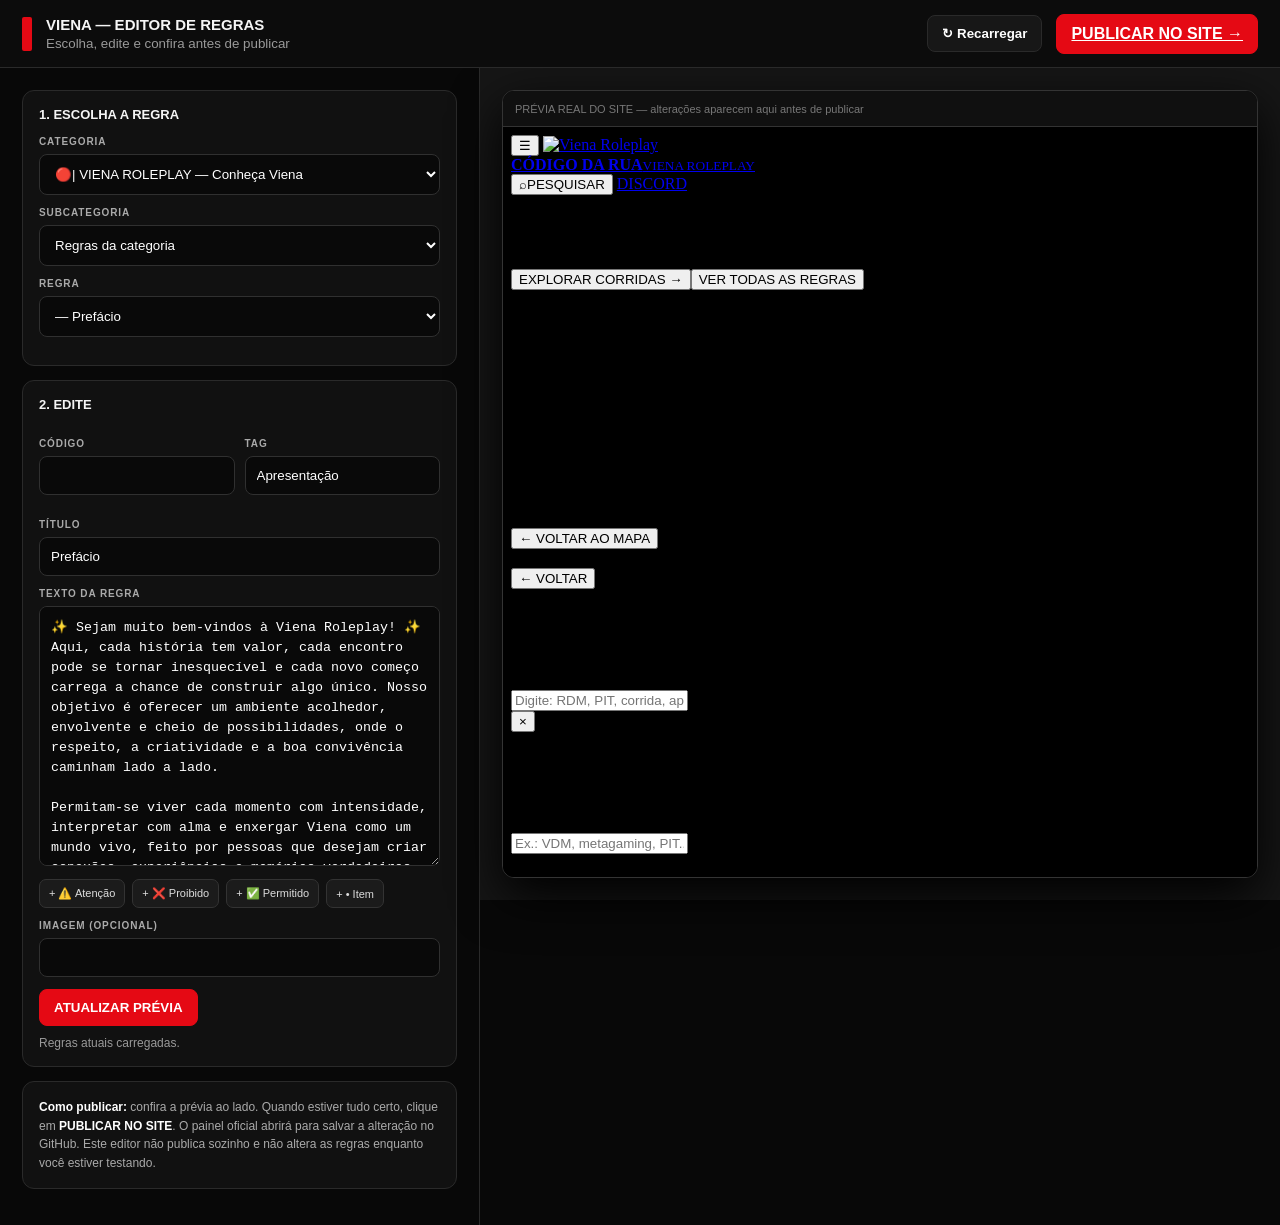
==== editor-simples.html @ 44a06e6f "feat: adicionar editor simples de regras com previa" ====
<!doctype html>
<html lang="pt-BR">
<head>
<meta charset="utf-8"><meta name="viewport" content="width=device-width,initial-scale=1">
<title>Viena — Editor de Regras</title>
<style>
:root{--bg:#080808;--panel:#111;--panel2:#181818;--line:#2a2a2a;--text:#f5f5f5;--muted:#999;--red:#e50914}*{box-sizing:border-box}body{margin:0;background:var(--bg);color:var(--text);font-family:Inter,Arial,sans-serif}.top{height:68px;padding:0 22px;display:flex;align-items:center;gap:14px;border-bottom:1px solid var(--line);background:#0c0c0c;position:sticky;top:0;z-index:10}.logo{width:10px;height:34px;background:var(--red);border-radius:2px}.top h1{font-size:15px;margin:0}.top small{display:block;color:var(--muted);margin-top:3px}.spacer{flex:1}.btn{border:1px solid var(--line);background:#171717;color:#fff;padding:10px 14px;border-radius:8px;cursor:pointer;font-weight:700}.btn.primary{background:var(--red);border-color:var(--red)}.wrap{display:grid;grid-template-columns:minmax(360px,480px) 1fr;min-height:calc(100vh - 68px)}.edit{padding:22px;border-right:1px solid var(--line);overflow:auto}.preview{padding:22px;background:#161616;position:sticky;top:68px;height:calc(100vh - 68px)}.card{background:var(--panel);border:1px solid var(--line);border-radius:12px;padding:16px;margin-bottom:14px}.card h2{font-size:13px;margin:0 0 14px}.field{margin:12px 0}.field label{display:block;color:#aaa;font-size:10px;font-weight:800;letter-spacing:.09em;text-transform:uppercase;margin-bottom:7px}.field select,.field input,.field textarea{width:100%;background:#090909;border:1px solid #303030;color:#fff;border-radius:8px;padding:11px;outline:none}.field textarea{min-height:260px;resize:vertical;line-height:1.5}.field select:focus,.field input:focus,.field textarea:focus{border-color:var(--red)}.row{display:grid;grid-template-columns:1fr 1fr;gap:10px}.tools{display:flex;gap:7px;flex-wrap:wrap;margin-top:9px}.tools button{font-size:11px;padding:7px 9px;background:#1b1b1b;color:#ddd;border:1px solid #333;border-radius:7px;cursor:pointer}.status{font-size:12px;color:var(--muted);margin-top:10px}.framebox{height:100%;border:1px solid #343434;border-radius:12px;overflow:hidden;background:#000;box-shadow:0 18px 50px #000}.bar{height:36px;background:#101010;border-bottom:1px solid #333;display:flex;align-items:center;padding:0 12px;color:#777;font-size:11px}.frame{width:100%;height:calc(100% - 36px);border:0;background:#000}.tip{font-size:12px;line-height:1.55;color:#aaa}.tip strong{color:#fff}.hidden{display:none}@media(max-width:900px){.wrap{grid-template-columns:1fr}.edit{border-right:0}.preview{position:relative;top:0;height:70vh}.top{position:relative}.row{grid-template-columns:1fr}}
</style></head>
<body>
<header class="top"><div class="logo"></div><div><h1>VIENA — EDITOR DE REGRAS</h1><small>Escolha, edite e confira antes de publicar</small></div><div class="spacer"></div><button class="btn" id="reload">↻ Recarregar</button><a class="btn primary" href="admin/">PUBLICAR NO SITE →</a></header>
<div class="wrap"><section class="edit">
<div class="card"><h2>1. ESCOLHA A REGRA</h2><div class="field"><label>Categoria</label><select id="category"></select></div><div class="field"><label>Subcategoria</label><select id="subcategory"></select></div><div class="field"><label>Regra</label><select id="rule"></select></div></div>
<div class="card" id="editorCard"><h2>2. EDITE</h2><div class="row"><div class="field"><label>Código</label><input id="code"></div><div class="field"><label>Tag</label><input id="tag"></div></div><div class="field"><label>Título</label><input id="title"></div><div class="field"><label>Texto da regra</label><textarea id="text"></textarea><div class="tools"><button data-add="\n\n> ⚠️ **ATENÇÃO**\n> ">+ ⚠️ Atenção</button><button data-add="\n\n> ❌ **PROIBIDO**\n> ">+ ❌ Proibido</button><button data-add="\n\n> ✅ **PERMITIDO**\n> ">+ ✅ Permitido</button><button data-add="\n- ">+ • Item</button></div></div><div class="field"><label>Imagem (opcional)</label><input id="image"></div><button class="btn primary" id="apply">ATUALIZAR PRÉVIA</button><div class="status" id="status">Nenhuma alteração feita.</div></div>
<div class="card"><div class="tip"><strong>Como publicar:</strong> confira a prévia ao lado. Quando estiver tudo certo, clique em <strong>PUBLICAR NO SITE</strong>. O painel oficial abrirá para salvar a alteração no GitHub. Este editor não publica sozinho e não altera as regras enquanto você estiver testando.</div></div>
</section><section class="preview"><div class="framebox"><div class="bar">PRÉVIA REAL DO SITE — alterações aparecem aqui antes de publicar</div><iframe class="frame" id="frame" src="index.html"></iframe></div></section></div>
<script>
let db={categories:[],updates:[]}, selected=null;const $=s=>document.querySelector(s);const cat=$('#category'),sub=$('#subcategory'),rule=$('#rule'),frame=$('#frame');
async function load(){db=await fetch('rules.json?v='+Date.now()).then(r=>r.json());fillCats();$('#status').textContent='Regras atuais carregadas.'}
function fillCats(){cat.innerHTML=db.categories.map((c,i)=>`<option value="${i}">${c.code||''} — ${c.short||c.name||'Categoria'}</option>`).join('');fillSubs()}
function fillSubs(){let c=db.categories[+cat.value];let opts=[`<option value="direct">Regras da categoria</option>`];(c.subcategories||[]).forEach((s,i)=>opts.push(`<option value="${i}">${s.icon||'📂'} ${s.name||'Subcategoria'}</option>`));sub.innerHTML=opts.join('');fillRules()}
function list(){let c=db.categories[+cat.value];return sub.value==='direct'?(c.rules||[]):((c.subcategories||[])[+sub.value]?.rules||[])}
function fillRules(){let a=list();rule.innerHTML=a.length?a.map((r,i)=>`<option value="${i}">${r.code||''} — ${r.title||'Sem título'}</option>`).join(''):'<option value="">Nenhuma regra aqui</option>';showRule()}
function showRule(){let a=list();selected=a[+rule.value];['code','tag','title','text','image'].forEach(k=>$('#'+k).value=selected?.[k]||'');$('#editorCard').classList.toggle('hidden',!selected);preview(false)}
function saveFields(){if(!selected)return;['code','tag','title','text','image'].forEach(k=>selected[k]=$('#'+k).value);$('#status').textContent='Prévia atualizada. Ainda NÃO foi publicado.';preview(true)}
function preview(changed){let w=frame.contentWindow;if(!w)return;w.postMessage({type:'viena-editor-data',data:db},location.origin);if(changed)setTimeout(()=>{try{let doc=frame.contentDocument;let target=[...doc.querySelectorAll('.rule-card,.rule')].find(x=>x.textContent.includes(selected.title));target?.scrollIntoView({behavior:'smooth',block:'center'})}catch(e){}},350)}
cat.onchange=fillSubs;sub.onchange=fillRules;rule.onchange=showRule;$('#apply').onclick=saveFields;$('#reload').onclick=()=>{if(confirm('Descartar a prévia e recarregar as regras publicadas?'))load()};document.querySelectorAll('[data-add]').forEach(b=>b.onclick=()=>{let t=$('#text'),start=t.selectionStart,end=t.selectionEnd;t.value=t.value.slice(0,start)+b.dataset.add+t.value.slice(end);t.focus();t.selectionStart=t.selectionEnd=start+b.dataset.add.length});window.addEventListener('message',e=>{if(e.data?.type==='viena-editor-ready')preview(false)});load().catch(()=>$('#status').textContent='Não foi possível carregar rules.json.');
</script></body></html>
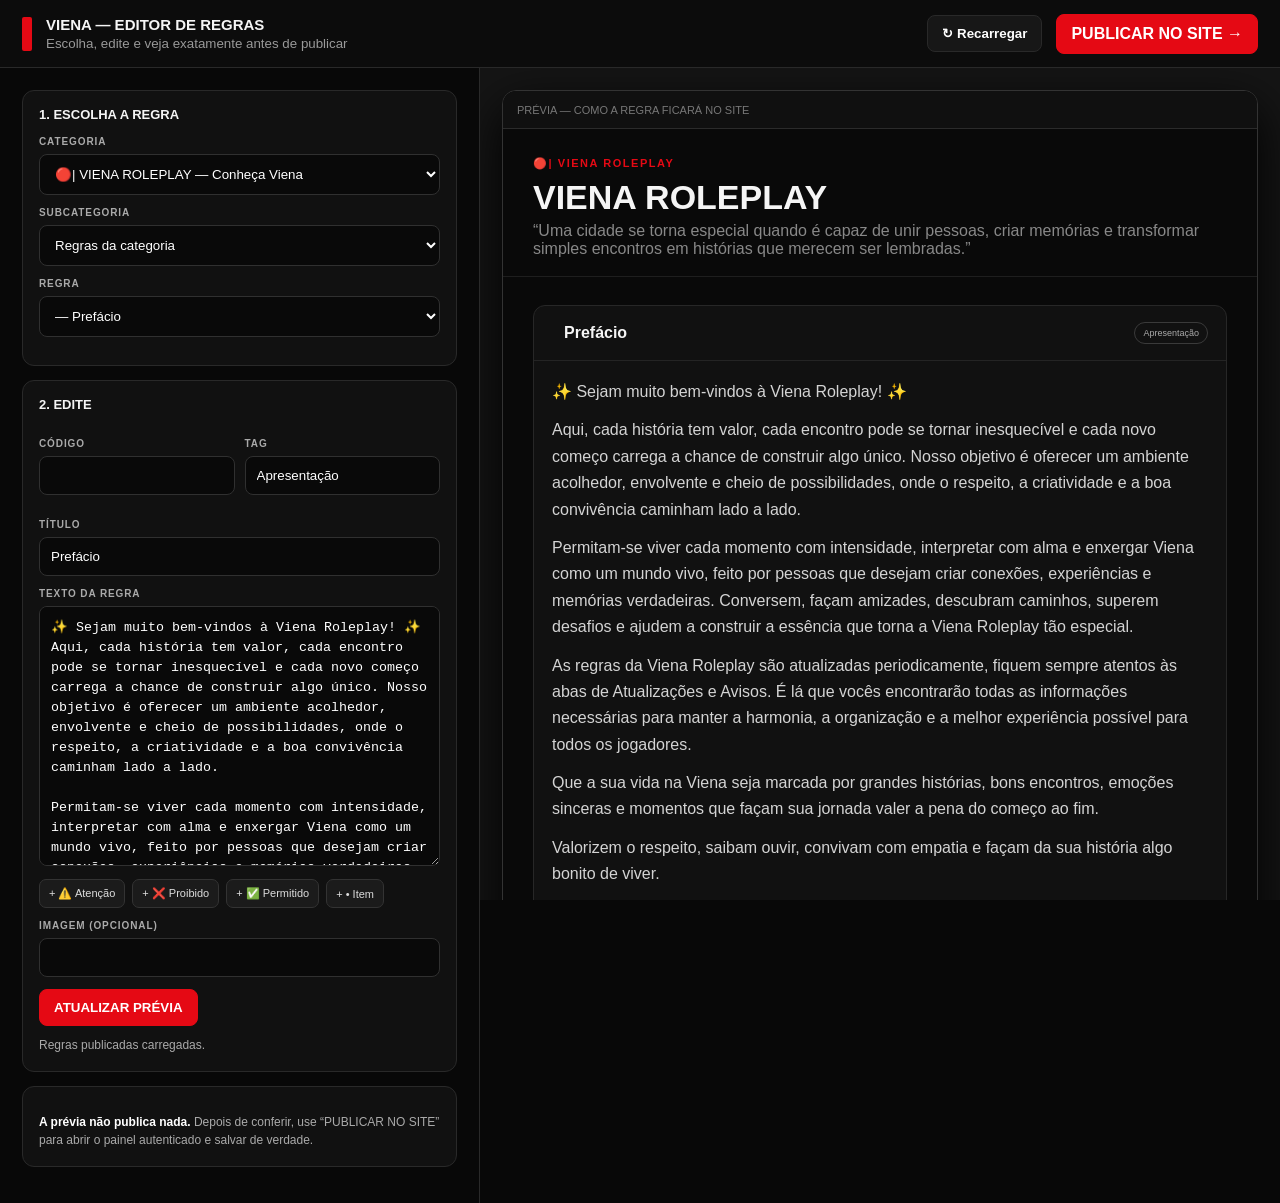
==== commit 65c3b28a: "fix: corrigir previa ao vivo do editor de regras" ====
--- a/editor-simples.html
+++ b/editor-simples.html
@@ -1,27 +1 @@
-<!doctype html>
-<html lang="pt-BR">
-<head>
-<meta charset="utf-8"><meta name="viewport" content="width=device-width,initial-scale=1">
-<title>Viena — Editor de Regras</title>
-<style>
-:root{--bg:#080808;--panel:#111;--panel2:#181818;--line:#2a2a2a;--text:#f5f5f5;--muted:#999;--red:#e50914}*{box-sizing:border-box}body{margin:0;background:var(--bg);color:var(--text);font-family:Inter,Arial,sans-serif}.top{height:68px;padding:0 22px;display:flex;align-items:center;gap:14px;border-bottom:1px solid var(--line);background:#0c0c0c;position:sticky;top:0;z-index:10}.logo{width:10px;height:34px;background:var(--red);border-radius:2px}.top h1{font-size:15px;margin:0}.top small{display:block;color:var(--muted);margin-top:3px}.spacer{flex:1}.btn{border:1px solid var(--line);background:#171717;color:#fff;padding:10px 14px;border-radius:8px;cursor:pointer;font-weight:700}.btn.primary{background:var(--red);border-color:var(--red)}.wrap{display:grid;grid-template-columns:minmax(360px,480px) 1fr;min-height:calc(100vh - 68px)}.edit{padding:22px;border-right:1px solid var(--line);overflow:auto}.preview{padding:22px;background:#161616;position:sticky;top:68px;height:calc(100vh - 68px)}.card{background:var(--panel);border:1px solid var(--line);border-radius:12px;padding:16px;margin-bottom:14px}.card h2{font-size:13px;margin:0 0 14px}.field{margin:12px 0}.field label{display:block;color:#aaa;font-size:10px;font-weight:800;letter-spacing:.09em;text-transform:uppercase;margin-bottom:7px}.field select,.field input,.field textarea{width:100%;background:#090909;border:1px solid #303030;color:#fff;border-radius:8px;padding:11px;outline:none}.field textarea{min-height:260px;resize:vertical;line-height:1.5}.field select:focus,.field input:focus,.field textarea:focus{border-color:var(--red)}.row{display:grid;grid-template-columns:1fr 1fr;gap:10px}.tools{display:flex;gap:7px;flex-wrap:wrap;margin-top:9px}.tools button{font-size:11px;padding:7px 9px;background:#1b1b1b;color:#ddd;border:1px solid #333;border-radius:7px;cursor:pointer}.status{font-size:12px;color:var(--muted);margin-top:10px}.framebox{height:100%;border:1px solid #343434;border-radius:12px;overflow:hidden;background:#000;box-shadow:0 18px 50px #000}.bar{height:36px;background:#101010;border-bottom:1px solid #333;display:flex;align-items:center;padding:0 12px;color:#777;font-size:11px}.frame{width:100%;height:calc(100% - 36px);border:0;background:#000}.tip{font-size:12px;line-height:1.55;color:#aaa}.tip strong{color:#fff}.hidden{display:none}@media(max-width:900px){.wrap{grid-template-columns:1fr}.edit{border-right:0}.preview{position:relative;top:0;height:70vh}.top{position:relative}.row{grid-template-columns:1fr}}
-</style></head>
-<body>
-<header class="top"><div class="logo"></div><div><h1>VIENA — EDITOR DE REGRAS</h1><small>Escolha, edite e confira antes de publicar</small></div><div class="spacer"></div><button class="btn" id="reload">↻ Recarregar</button><a class="btn primary" href="admin/">PUBLICAR NO SITE →</a></header>
-<div class="wrap"><section class="edit">
-<div class="card"><h2>1. ESCOLHA A REGRA</h2><div class="field"><label>Categoria</label><select id="category"></select></div><div class="field"><label>Subcategoria</label><select id="subcategory"></select></div><div class="field"><label>Regra</label><select id="rule"></select></div></div>
-<div class="card" id="editorCard"><h2>2. EDITE</h2><div class="row"><div class="field"><label>Código</label><input id="code"></div><div class="field"><label>Tag</label><input id="tag"></div></div><div class="field"><label>Título</label><input id="title"></div><div class="field"><label>Texto da regra</label><textarea id="text"></textarea><div class="tools"><button data-add="\n\n> ⚠️ **ATENÇÃO**\n> ">+ ⚠️ Atenção</button><button data-add="\n\n> ❌ **PROIBIDO**\n> ">+ ❌ Proibido</button><button data-add="\n\n> ✅ **PERMITIDO**\n> ">+ ✅ Permitido</button><button data-add="\n- ">+ • Item</button></div></div><div class="field"><label>Imagem (opcional)</label><input id="image"></div><button class="btn primary" id="apply">ATUALIZAR PRÉVIA</button><div class="status" id="status">Nenhuma alteração feita.</div></div>
-<div class="card"><div class="tip"><strong>Como publicar:</strong> confira a prévia ao lado. Quando estiver tudo certo, clique em <strong>PUBLICAR NO SITE</strong>. O painel oficial abrirá para salvar a alteração no GitHub. Este editor não publica sozinho e não altera as regras enquanto você estiver testando.</div></div>
-</section><section class="preview"><div class="framebox"><div class="bar">PRÉVIA REAL DO SITE — alterações aparecem aqui antes de publicar</div><iframe class="frame" id="frame" src="index.html"></iframe></div></section></div>
-<script>
-let db={categories:[],updates:[]}, selected=null;const $=s=>document.querySelector(s);const cat=$('#category'),sub=$('#subcategory'),rule=$('#rule'),frame=$('#frame');
-async function load(){db=await fetch('rules.json?v='+Date.now()).then(r=>r.json());fillCats();$('#status').textContent='Regras atuais carregadas.'}
-function fillCats(){cat.innerHTML=db.categories.map((c,i)=>`<option value="${i}">${c.code||''} — ${c.short||c.name||'Categoria'}</option>`).join('');fillSubs()}
-function fillSubs(){let c=db.categories[+cat.value];let opts=[`<option value="direct">Regras da categoria</option>`];(c.subcategories||[]).forEach((s,i)=>opts.push(`<option value="${i}">${s.icon||'📂'} ${s.name||'Subcategoria'}</option>`));sub.innerHTML=opts.join('');fillRules()}
-function list(){let c=db.categories[+cat.value];return sub.value==='direct'?(c.rules||[]):((c.subcategories||[])[+sub.value]?.rules||[])}
-function fillRules(){let a=list();rule.innerHTML=a.length?a.map((r,i)=>`<option value="${i}">${r.code||''} — ${r.title||'Sem título'}</option>`).join(''):'<option value="">Nenhuma regra aqui</option>';showRule()}
-function showRule(){let a=list();selected=a[+rule.value];['code','tag','title','text','image'].forEach(k=>$('#'+k).value=selected?.[k]||'');$('#editorCard').classList.toggle('hidden',!selected);preview(false)}
-function saveFields(){if(!selected)return;['code','tag','title','text','image'].forEach(k=>selected[k]=$('#'+k).value);$('#status').textContent='Prévia atualizada. Ainda NÃO foi publicado.';preview(true)}
-function preview(changed){let w=frame.contentWindow;if(!w)return;w.postMessage({type:'viena-editor-data',data:db},location.origin);if(changed)setTimeout(()=>{try{let doc=frame.contentDocument;let target=[...doc.querySelectorAll('.rule-card,.rule')].find(x=>x.textContent.includes(selected.title));target?.scrollIntoView({behavior:'smooth',block:'center'})}catch(e){}},350)}
-cat.onchange=fillSubs;sub.onchange=fillRules;rule.onchange=showRule;$('#apply').onclick=saveFields;$('#reload').onclick=()=>{if(confirm('Descartar a prévia e recarregar as regras publicadas?'))load()};document.querySelectorAll('[data-add]').forEach(b=>b.onclick=()=>{let t=$('#text'),start=t.selectionStart,end=t.selectionEnd;t.value=t.value.slice(0,start)+b.dataset.add+t.value.slice(end);t.focus();t.selectionStart=t.selectionEnd=start+b.dataset.add.length});window.addEventListener('message',e=>{if(e.data?.type==='viena-editor-ready')preview(false)});load().catch(()=>$('#status').textContent='Não foi possível carregar rules.json.');
-</script></body></html>+<!doctype html><html lang="pt-BR"><head><meta charset="utf-8"><meta name="viewport" content="width=device-width,initial-scale=1"><title>Viena — Editor de Regras</title><style>:root{--bg:#080808;--panel:#111;--line:#292929;--text:#f5f5f5;--muted:#999;--red:#e50914}*{box-sizing:border-box}body{margin:0;background:var(--bg);color:var(--text);font-family:Arial,sans-serif}.top{height:68px;padding:0 22px;display:flex;align-items:center;gap:14px;border-bottom:1px solid var(--line);background:#0c0c0c;position:sticky;top:0;z-index:10}.logo{width:10px;height:34px;background:var(--red);border-radius:2px}.top h1{font-size:15px;margin:0}.top small{display:block;color:var(--muted);margin-top:3px}.spacer{flex:1}.btn{display:inline-block;text-decoration:none;border:1px solid var(--line);background:#171717;color:#fff;padding:10px 14px;border-radius:8px;cursor:pointer;font-weight:700}.btn.primary{background:var(--red);border-color:var(--red)}.wrap{display:grid;grid-template-columns:minmax(360px,480px) 1fr;min-height:calc(100vh - 68px)}.edit{padding:22px;border-right:1px solid var(--line)}.preview{padding:22px;background:#151515;position:sticky;top:68px;height:calc(100vh - 68px);overflow:auto}.card{background:var(--panel);border:1px solid var(--line);border-radius:12px;padding:16px;margin-bottom:14px}.card h2{font-size:13px;margin:0 0 14px}.field{margin:12px 0}.field label{display:block;color:#aaa;font-size:10px;font-weight:800;letter-spacing:.09em;text-transform:uppercase;margin-bottom:7px}.field select,.field input,.field textarea{width:100%;background:#090909;border:1px solid #303030;color:#fff;border-radius:8px;padding:11px;outline:none}.field textarea{min-height:260px;resize:vertical;line-height:1.5}.row{display:grid;grid-template-columns:1fr 1fr;gap:10px}.tools{display:flex;gap:7px;flex-wrap:wrap;margin-top:9px}.tools button{font-size:11px;padding:7px 9px;background:#1b1b1b;color:#ddd;border:1px solid #333;border-radius:7px;cursor:pointer}.status,.tip{font-size:12px;line-height:1.55;color:#aaa;margin-top:10px}.tip strong{color:#fff}.hidden{display:none}.browser{border:1px solid #333;border-radius:14px;overflow:hidden;background:#090909;box-shadow:0 18px 50px #000}.browserbar{height:38px;background:#101010;border-bottom:1px solid #2b2b2b;padding:0 14px;display:flex;align-items:center;color:#777;font-size:11px}.sitehead{padding:28px 30px 18px;border-bottom:1px solid #1e1e1e}.eyebrow{font-size:11px;color:#e50914;font-weight:900;letter-spacing:.14em}.sitehead h1{font-size:34px;margin:8px 0 5px;text-transform:uppercase}.sitehead p{color:#888;margin:0}.rulecard{margin:28px 30px;background:#111;border:1px solid #272727;border-radius:12px;overflow:hidden}.ruletop{padding:16px 18px;border-bottom:1px solid #242424;display:flex;gap:12px;align-items:center}.code{color:#e50914;font-weight:900;font-size:12px}.tag{margin-left:auto;border:1px solid #3a3a3a;border-radius:999px;padding:5px 8px;font-size:9px;color:#aaa}.rulebody{padding:18px;line-height:1.65;color:#d4d4d4}.rulebody p{margin:0 0 12px}.rulebody ul,.rulebody ol{padding-left:22px}.callout{margin:14px 0;padding:13px 15px;border-left:3px solid #e50914;background:#181818;border-radius:6px}.callout.warning{border-color:#f0ad00}.callout.danger{border-color:#e50914}.callout.success{border-color:#49b96e}.callout strong{display:block;color:#fff;margin-bottom:4px;font-size:12px}.empty{color:#777}.dirty{color:#f0ad00}@media(max-width:900px){.wrap{grid-template-columns:1fr}.edit{border-right:0}.preview{position:relative;top:0;height:auto;min-height:600px}.top{position:relative;flex-wrap:wrap;height:auto;padding:14px}.row{grid-template-columns:1fr}}</style></head><body><header class="top"><div class="logo"></div><div><h1>VIENA — EDITOR DE REGRAS</h1><small>Escolha, edite e veja exatamente antes de publicar</small></div><div class="spacer"></div><button class="btn" id="reload">↻ Recarregar</button><a class="btn primary" href="admin/">PUBLICAR NO SITE →</a></header><div class="wrap"><section class="edit"><div class="card"><h2>1. ESCOLHA A REGRA</h2><div class="field"><label>Categoria</label><select id="category"></select></div><div class="field"><label>Subcategoria</label><select id="subcategory"></select></div><div class="field"><label>Regra</label><select id="rule"></select></div></div><div class="card" id="editorCard"><h2>2. EDITE</h2><div class="row"><div class="field"><label>Código</label><input id="code"></div><div class="field"><label>Tag</label><input id="tag"></div></div><div class="field"><label>Título</label><input id="title"></div><div class="field"><label>Texto da regra</label><textarea id="text"></textarea><div class="tools"><button data-add="\n\n> ⚠️ **ATENÇÃO**\n> ">+ ⚠️ Atenção</button><button data-add="\n\n> ❌ **PROIBIDO**\n> ">+ ❌ Proibido</button><button data-add="\n\n> ✅ **PERMITIDO**\n> ">+ ✅ Permitido</button><button data-add="\n- ">+ • Item</button></div></div><div class="field"><label>Imagem (opcional)</label><input id="image"></div><button class="btn primary" id="apply">ATUALIZAR PRÉVIA</button><div class="status" id="status">Nenhuma alteração feita.</div></div><div class="card"><div class="tip"><strong>A prévia não publica nada.</strong> Depois de conferir, use “PUBLICAR NO SITE” para abrir o painel autenticado e salvar de verdade.</div></div></section><section class="preview"><div class="browser"><div class="browserbar">PRÉVIA — COMO A REGRA FICARÁ NO SITE</div><div class="sitehead"><div class="eyebrow" id="pCatCode"></div><h1 id="pCat"></h1><p id="pSub"></p></div><article class="rulecard"><div class="ruletop"><span class="code" id="pCode"></span><strong id="pTitle"></strong><span class="tag" id="pTag"></span></div><div class="rulebody" id="pText"></div></article></div></section></div><script>let db={categories:[]},selected=null;const $=s=>document.querySelector(s),cat=$('#category'),sub=$('#subcategory'),rule=$('#rule');const esc=s=>String(s??'').replace(/&/g,'&amp;').replace(/</g,'&lt;').replace(/>/g,'&gt;');function inline(s){return esc(s).replace(/\*\*([^*]+)\*\*/g,'<strong>$1</strong>').replace(/\*([^*]+)\*/g,'<em>$1</em>')}function md(v){let lines=String(v||'').split(/\r?\n/),out='',list='';for(let raw of lines){let x=raw.trim();if(!x){if(list){out+=`</${list}>`;list=''}continue}if(x.startsWith('>')){if(list){out+=`</${list}>`;list=''}let q=x.replace(/^>\s?/,'');let type=/❌|PROIBIDO/i.test(q)?'danger':/✅|PERMITIDO/i.test(q)?'success':'warning';q=q.replace(/^(⚠️|⚠|❌|✅)\s*/,'');out+=`<div class="callout ${type}">${inline(q)}</div>`;continue}let m=x.match(/^[-*+]\s+(.+)/);if(m){if(list!=='ul'){if(list)out+=`</${list}>`;out+='<ul>';list='ul'}out+=`<li>${inline(m[1])}</li>`;continue}m=x.match(/^\d+\.\s+(.+)/);if(m){if(list!=='ol'){if(list)out+=`</${list}>`;out+='<ol>';list='ol'}out+=`<li>${inline(m[1])}</li>`;continue}if(list){out+=`</${list}>`;list=''}out+=`<p>${inline(x)}</p>`}if(list)out+=`</${list}>`;return out||'<span class="empty">Sem texto</span>'}async function load(){db=await fetch('rules.json?v='+Date.now()).then(r=>r.json());cat.innerHTML=db.categories.map((c,i)=>`<option value="${i}">${c.code||''} — ${c.short||c.name}</option>`).join('');fillSubs();$('#status').textContent='Regras publicadas carregadas.'}function fillSubs(){let c=db.categories[+cat.value],o=['<option value="direct">Regras da categoria</option>'];(c.subcategories||[]).forEach((s,i)=>o.push(`<option value="${i}">${s.icon||'📂'} ${s.name}</option>`));sub.innerHTML=o.join('');fillRules()}function list(){let c=db.categories[+cat.value];return sub.value==='direct'?(c.rules||[]):((c.subcategories||[])[+sub.value]?.rules||[])}function fillRules(){let a=list();rule.innerHTML=a.length?a.map((r,i)=>`<option value="${i}">${r.code||''} — ${r.title||'Sem título'}</option>`).join(''):'<option>Nenhuma regra</option>';show()}function show(){selected=list()[+rule.value];['code','tag','title','text','image'].forEach(k=>$('#'+k).value=selected?.[k]||'');$('#editorCard').classList.toggle('hidden',!selected);renderPreview()}function renderPreview(){let c=db.categories[+cat.value],s=sub.value==='direct'?null:(c.subcategories||[])[+sub.value];$('#pCatCode').textContent=c?.code||'';$('#pCat').textContent=c?.name||c?.short||'';$('#pSub').textContent=s?.name||c?.desc||'';$('#pCode').textContent=$('#code').value;$('#pTitle').textContent=$('#title').value;$('#pTag').textContent=$('#tag').value||'REGRA';$('#pText').innerHTML=md($('#text').value)}function apply(){if(!selected)return;['code','tag','title','text','image'].forEach(k=>selected[k]=$('#'+k).value);renderPreview();$('#status').innerHTML='<span class="dirty">✓ Prévia atualizada. Ainda NÃO foi publicado.</span>'}cat.onchange=fillSubs;sub.onchange=fillRules;rule.onchange=show;$('#apply').onclick=apply;$('#reload').onclick=()=>{if(confirm('Descartar a prévia e recarregar?'))load()};document.querySelectorAll('[data-add]').forEach(b=>b.onclick=()=>{let t=$('#text'),a=t.selectionStart,z=t.selectionEnd;t.value=t.value.slice(0,a)+b.dataset.add+t.value.slice(z);t.selectionStart=t.selectionEnd=a+b.dataset.add.length;t.focus();renderPreview()});['code','tag','title','text'].forEach(k=>$('#'+k).addEventListener('input',renderPreview));load().catch(()=>$('#status').textContent='Erro ao carregar as regras.');</script></body></html>
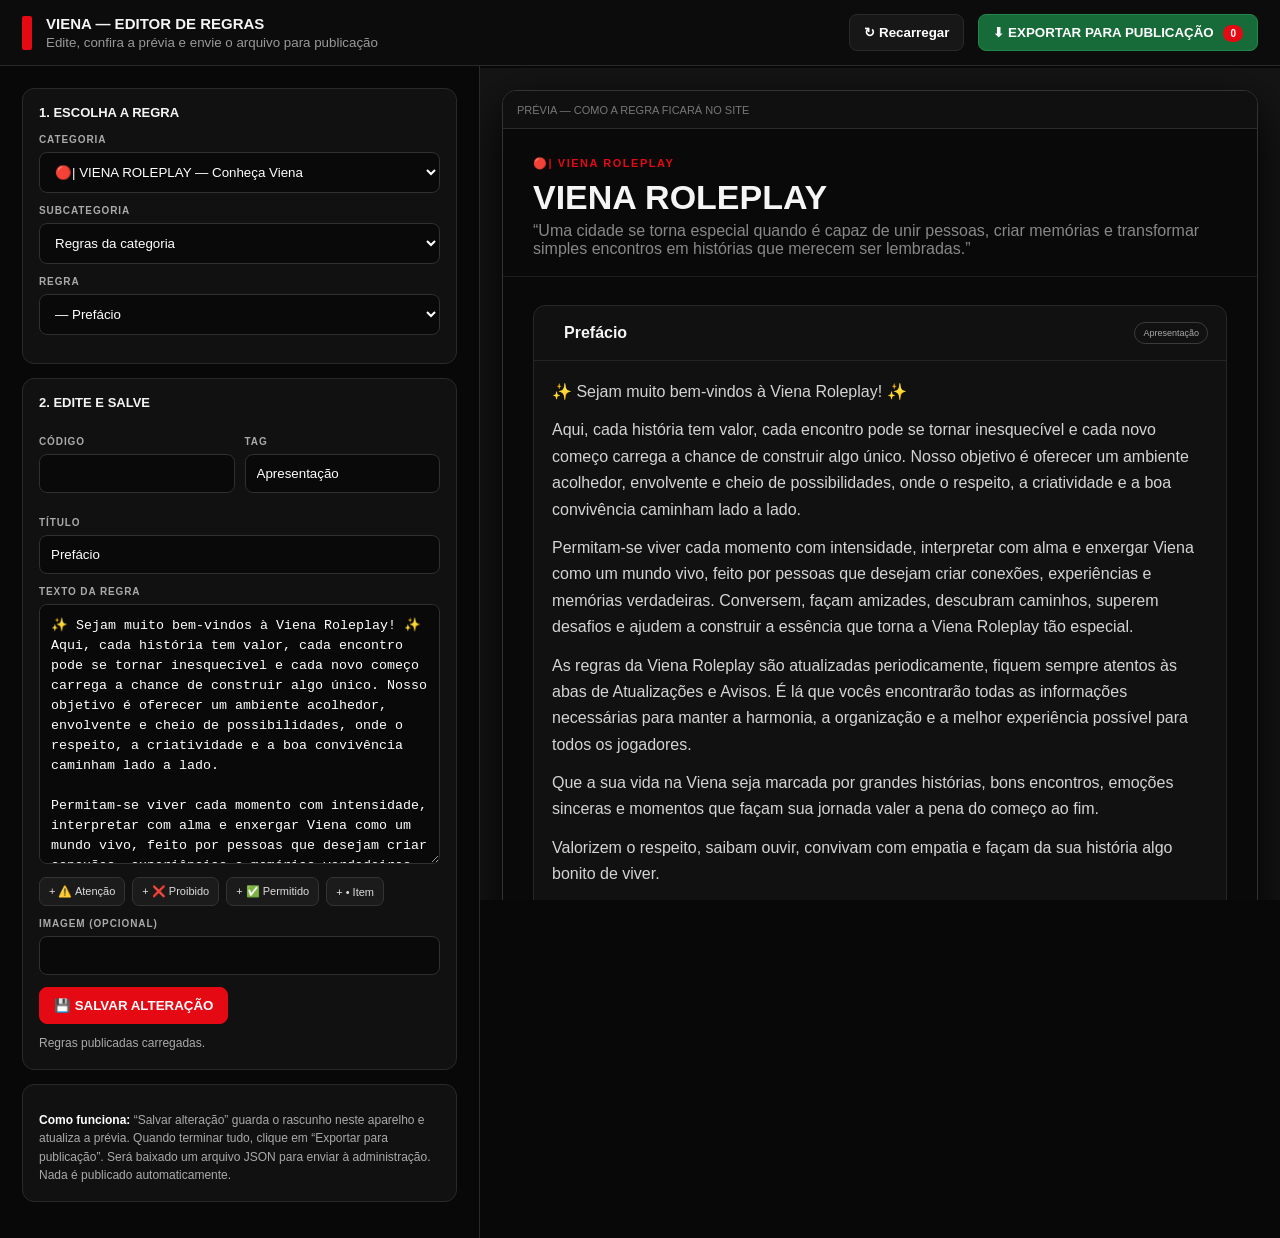
==== commit be4757a8: "feat: salvar rascunhos e exportar alterações do editor" ====
--- a/editor-simples.html
+++ b/editor-simples.html
@@ -1 +1 @@
-<!doctype html><html lang="pt-BR"><head><meta charset="utf-8"><meta name="viewport" content="width=device-width,initial-scale=1"><title>Viena — Editor de Regras</title><style>:root{--bg:#080808;--panel:#111;--line:#292929;--text:#f5f5f5;--muted:#999;--red:#e50914}*{box-sizing:border-box}body{margin:0;background:var(--bg);color:var(--text);font-family:Arial,sans-serif}.top{height:68px;padding:0 22px;display:flex;align-items:center;gap:14px;border-bottom:1px solid var(--line);background:#0c0c0c;position:sticky;top:0;z-index:10}.logo{width:10px;height:34px;background:var(--red);border-radius:2px}.top h1{font-size:15px;margin:0}.top small{display:block;color:var(--muted);margin-top:3px}.spacer{flex:1}.btn{display:inline-block;text-decoration:none;border:1px solid var(--line);background:#171717;color:#fff;padding:10px 14px;border-radius:8px;cursor:pointer;font-weight:700}.btn.primary{background:var(--red);border-color:var(--red)}.wrap{display:grid;grid-template-columns:minmax(360px,480px) 1fr;min-height:calc(100vh - 68px)}.edit{padding:22px;border-right:1px solid var(--line)}.preview{padding:22px;background:#151515;position:sticky;top:68px;height:calc(100vh - 68px);overflow:auto}.card{background:var(--panel);border:1px solid var(--line);border-radius:12px;padding:16px;margin-bottom:14px}.card h2{font-size:13px;margin:0 0 14px}.field{margin:12px 0}.field label{display:block;color:#aaa;font-size:10px;font-weight:800;letter-spacing:.09em;text-transform:uppercase;margin-bottom:7px}.field select,.field input,.field textarea{width:100%;background:#090909;border:1px solid #303030;color:#fff;border-radius:8px;padding:11px;outline:none}.field textarea{min-height:260px;resize:vertical;line-height:1.5}.row{display:grid;grid-template-columns:1fr 1fr;gap:10px}.tools{display:flex;gap:7px;flex-wrap:wrap;margin-top:9px}.tools button{font-size:11px;padding:7px 9px;background:#1b1b1b;color:#ddd;border:1px solid #333;border-radius:7px;cursor:pointer}.status,.tip{font-size:12px;line-height:1.55;color:#aaa;margin-top:10px}.tip strong{color:#fff}.hidden{display:none}.browser{border:1px solid #333;border-radius:14px;overflow:hidden;background:#090909;box-shadow:0 18px 50px #000}.browserbar{height:38px;background:#101010;border-bottom:1px solid #2b2b2b;padding:0 14px;display:flex;align-items:center;color:#777;font-size:11px}.sitehead{padding:28px 30px 18px;border-bottom:1px solid #1e1e1e}.eyebrow{font-size:11px;color:#e50914;font-weight:900;letter-spacing:.14em}.sitehead h1{font-size:34px;margin:8px 0 5px;text-transform:uppercase}.sitehead p{color:#888;margin:0}.rulecard{margin:28px 30px;background:#111;border:1px solid #272727;border-radius:12px;overflow:hidden}.ruletop{padding:16px 18px;border-bottom:1px solid #242424;display:flex;gap:12px;align-items:center}.code{color:#e50914;font-weight:900;font-size:12px}.tag{margin-left:auto;border:1px solid #3a3a3a;border-radius:999px;padding:5px 8px;font-size:9px;color:#aaa}.rulebody{padding:18px;line-height:1.65;color:#d4d4d4}.rulebody p{margin:0 0 12px}.rulebody ul,.rulebody ol{padding-left:22px}.callout{margin:14px 0;padding:13px 15px;border-left:3px solid #e50914;background:#181818;border-radius:6px}.callout.warning{border-color:#f0ad00}.callout.danger{border-color:#e50914}.callout.success{border-color:#49b96e}.callout strong{display:block;color:#fff;margin-bottom:4px;font-size:12px}.empty{color:#777}.dirty{color:#f0ad00}@media(max-width:900px){.wrap{grid-template-columns:1fr}.edit{border-right:0}.preview{position:relative;top:0;height:auto;min-height:600px}.top{position:relative;flex-wrap:wrap;height:auto;padding:14px}.row{grid-template-columns:1fr}}</style></head><body><header class="top"><div class="logo"></div><div><h1>VIENA — EDITOR DE REGRAS</h1><small>Escolha, edite e veja exatamente antes de publicar</small></div><div class="spacer"></div><button class="btn" id="reload">↻ Recarregar</button><a class="btn primary" href="admin/">PUBLICAR NO SITE →</a></header><div class="wrap"><section class="edit"><div class="card"><h2>1. ESCOLHA A REGRA</h2><div class="field"><label>Categoria</label><select id="category"></select></div><div class="field"><label>Subcategoria</label><select id="subcategory"></select></div><div class="field"><label>Regra</label><select id="rule"></select></div></div><div class="card" id="editorCard"><h2>2. EDITE</h2><div class="row"><div class="field"><label>Código</label><input id="code"></div><div class="field"><label>Tag</label><input id="tag"></div></div><div class="field"><label>Título</label><input id="title"></div><div class="field"><label>Texto da regra</label><textarea id="text"></textarea><div class="tools"><button data-add="\n\n> ⚠️ **ATENÇÃO**\n> ">+ ⚠️ Atenção</button><button data-add="\n\n> ❌ **PROIBIDO**\n> ">+ ❌ Proibido</button><button data-add="\n\n> ✅ **PERMITIDO**\n> ">+ ✅ Permitido</button><button data-add="\n- ">+ • Item</button></div></div><div class="field"><label>Imagem (opcional)</label><input id="image"></div><button class="btn primary" id="apply">ATUALIZAR PRÉVIA</button><div class="status" id="status">Nenhuma alteração feita.</div></div><div class="card"><div class="tip"><strong>A prévia não publica nada.</strong> Depois de conferir, use “PUBLICAR NO SITE” para abrir o painel autenticado e salvar de verdade.</div></div></section><section class="preview"><div class="browser"><div class="browserbar">PRÉVIA — COMO A REGRA FICARÁ NO SITE</div><div class="sitehead"><div class="eyebrow" id="pCatCode"></div><h1 id="pCat"></h1><p id="pSub"></p></div><article class="rulecard"><div class="ruletop"><span class="code" id="pCode"></span><strong id="pTitle"></strong><span class="tag" id="pTag"></span></div><div class="rulebody" id="pText"></div></article></div></section></div><script>let db={categories:[]},selected=null;const $=s=>document.querySelector(s),cat=$('#category'),sub=$('#subcategory'),rule=$('#rule');const esc=s=>String(s??'').replace(/&/g,'&amp;').replace(/</g,'&lt;').replace(/>/g,'&gt;');function inline(s){return esc(s).replace(/\*\*([^*]+)\*\*/g,'<strong>$1</strong>').replace(/\*([^*]+)\*/g,'<em>$1</em>')}function md(v){let lines=String(v||'').split(/\r?\n/),out='',list='';for(let raw of lines){let x=raw.trim();if(!x){if(list){out+=`</${list}>`;list=''}continue}if(x.startsWith('>')){if(list){out+=`</${list}>`;list=''}let q=x.replace(/^>\s?/,'');let type=/❌|PROIBIDO/i.test(q)?'danger':/✅|PERMITIDO/i.test(q)?'success':'warning';q=q.replace(/^(⚠️|⚠|❌|✅)\s*/,'');out+=`<div class="callout ${type}">${inline(q)}</div>`;continue}let m=x.match(/^[-*+]\s+(.+)/);if(m){if(list!=='ul'){if(list)out+=`</${list}>`;out+='<ul>';list='ul'}out+=`<li>${inline(m[1])}</li>`;continue}m=x.match(/^\d+\.\s+(.+)/);if(m){if(list!=='ol'){if(list)out+=`</${list}>`;out+='<ol>';list='ol'}out+=`<li>${inline(m[1])}</li>`;continue}if(list){out+=`</${list}>`;list=''}out+=`<p>${inline(x)}</p>`}if(list)out+=`</${list}>`;return out||'<span class="empty">Sem texto</span>'}async function load(){db=await fetch('rules.json?v='+Date.now()).then(r=>r.json());cat.innerHTML=db.categories.map((c,i)=>`<option value="${i}">${c.code||''} — ${c.short||c.name}</option>`).join('');fillSubs();$('#status').textContent='Regras publicadas carregadas.'}function fillSubs(){let c=db.categories[+cat.value],o=['<option value="direct">Regras da categoria</option>'];(c.subcategories||[]).forEach((s,i)=>o.push(`<option value="${i}">${s.icon||'📂'} ${s.name}</option>`));sub.innerHTML=o.join('');fillRules()}function list(){let c=db.categories[+cat.value];return sub.value==='direct'?(c.rules||[]):((c.subcategories||[])[+sub.value]?.rules||[])}function fillRules(){let a=list();rule.innerHTML=a.length?a.map((r,i)=>`<option value="${i}">${r.code||''} — ${r.title||'Sem título'}</option>`).join(''):'<option>Nenhuma regra</option>';show()}function show(){selected=list()[+rule.value];['code','tag','title','text','image'].forEach(k=>$('#'+k).value=selected?.[k]||'');$('#editorCard').classList.toggle('hidden',!selected);renderPreview()}function renderPreview(){let c=db.categories[+cat.value],s=sub.value==='direct'?null:(c.subcategories||[])[+sub.value];$('#pCatCode').textContent=c?.code||'';$('#pCat').textContent=c?.name||c?.short||'';$('#pSub').textContent=s?.name||c?.desc||'';$('#pCode').textContent=$('#code').value;$('#pTitle').textContent=$('#title').value;$('#pTag').textContent=$('#tag').value||'REGRA';$('#pText').innerHTML=md($('#text').value)}function apply(){if(!selected)return;['code','tag','title','text','image'].forEach(k=>selected[k]=$('#'+k).value);renderPreview();$('#status').innerHTML='<span class="dirty">✓ Prévia atualizada. Ainda NÃO foi publicado.</span>'}cat.onchange=fillSubs;sub.onchange=fillRules;rule.onchange=show;$('#apply').onclick=apply;$('#reload').onclick=()=>{if(confirm('Descartar a prévia e recarregar?'))load()};document.querySelectorAll('[data-add]').forEach(b=>b.onclick=()=>{let t=$('#text'),a=t.selectionStart,z=t.selectionEnd;t.value=t.value.slice(0,a)+b.dataset.add+t.value.slice(z);t.selectionStart=t.selectionEnd=a+b.dataset.add.length;t.focus();renderPreview()});['code','tag','title','text'].forEach(k=>$('#'+k).addEventListener('input',renderPreview));load().catch(()=>$('#status').textContent='Erro ao carregar as regras.');</script></body></html>+<!doctype html><html lang="pt-BR"><head><meta charset="utf-8"><meta name="viewport" content="width=device-width,initial-scale=1"><title>Viena — Editor de Regras</title><style>:root{--bg:#080808;--panel:#111;--line:#292929;--text:#f5f5f5;--muted:#999;--red:#e50914}*{box-sizing:border-box}body{margin:0;background:var(--bg);color:var(--text);font-family:Arial,sans-serif}.top{padding:14px 22px;display:flex;align-items:center;gap:14px;border-bottom:1px solid var(--line);background:#0c0c0c;position:sticky;top:0;z-index:10}.logo{width:10px;height:34px;background:var(--red);border-radius:2px}.top h1{font-size:15px;margin:0}.top small{display:block;color:var(--muted);margin-top:3px}.spacer{flex:1}.btn{display:inline-block;text-decoration:none;border:1px solid var(--line);background:#171717;color:#fff;padding:10px 14px;border-radius:8px;cursor:pointer;font-weight:700}.btn.primary{background:var(--red);border-color:var(--red)}.btn.good{background:#176b39;border-color:#23864b}.wrap{display:grid;grid-template-columns:minmax(360px,480px) 1fr;min-height:calc(100vh - 68px)}.edit{padding:22px;border-right:1px solid var(--line)}.preview{padding:22px;background:#151515;position:sticky;top:68px;height:calc(100vh - 68px);overflow:auto}.card{background:var(--panel);border:1px solid var(--line);border-radius:12px;padding:16px;margin-bottom:14px}.card h2{font-size:13px;margin:0 0 14px}.field{margin:12px 0}.field label{display:block;color:#aaa;font-size:10px;font-weight:800;letter-spacing:.09em;text-transform:uppercase;margin-bottom:7px}.field select,.field input,.field textarea{width:100%;background:#090909;border:1px solid #303030;color:#fff;border-radius:8px;padding:11px;outline:none}.field textarea{min-height:260px;resize:vertical;line-height:1.5}.row{display:grid;grid-template-columns:1fr 1fr;gap:10px}.tools,.actions{display:flex;gap:7px;flex-wrap:wrap;margin-top:9px}.tools button{font-size:11px;padding:7px 9px;background:#1b1b1b;color:#ddd;border:1px solid #333;border-radius:7px;cursor:pointer}.status,.tip{font-size:12px;line-height:1.55;color:#aaa;margin-top:10px}.tip strong{color:#fff}.hidden{display:none}.browser{border:1px solid #333;border-radius:14px;overflow:hidden;background:#090909;box-shadow:0 18px 50px #000}.browserbar{height:38px;background:#101010;border-bottom:1px solid #2b2b2b;padding:0 14px;display:flex;align-items:center;color:#777;font-size:11px}.sitehead{padding:28px 30px 18px;border-bottom:1px solid #1e1e1e}.eyebrow{font-size:11px;color:#e50914;font-weight:900;letter-spacing:.14em}.sitehead h1{font-size:34px;margin:8px 0 5px;text-transform:uppercase}.sitehead p{color:#888;margin:0}.rulecard{margin:28px 30px;background:#111;border:1px solid #272727;border-radius:12px;overflow:hidden}.ruletop{padding:16px 18px;border-bottom:1px solid #242424;display:flex;gap:12px;align-items:center}.code{color:#e50914;font-weight:900;font-size:12px}.tag{margin-left:auto;border:1px solid #3a3a3a;border-radius:999px;padding:5px 8px;font-size:9px;color:#aaa}.rulebody{padding:18px;line-height:1.65;color:#d4d4d4}.rulebody p{margin:0 0 12px}.rulebody ul,.rulebody ol{padding-left:22px}.callout{margin:14px 0;padding:13px 15px;border-left:3px solid #e50914;background:#181818;border-radius:6px}.callout.warning{border-color:#f0ad00}.callout.danger{border-color:#e50914}.callout.success{border-color:#49b96e}.empty{color:#777}.dirty{color:#f0ad00}.saved{color:#49b96e}.count{background:#e50914;color:#fff;border-radius:999px;padding:3px 7px;font-size:10px;margin-left:6px}@media(max-width:900px){.wrap{grid-template-columns:1fr}.edit{border-right:0}.preview{position:relative;top:0;height:auto;min-height:600px}.top{position:relative;flex-wrap:wrap}.row{grid-template-columns:1fr}}</style></head><body><header class="top"><div class="logo"></div><div><h1>VIENA — EDITOR DE REGRAS</h1><small>Edite, confira a prévia e envie o arquivo para publicação</small></div><div class="spacer"></div><button class="btn" id="reload">↻ Recarregar</button><button class="btn good" id="export">⬇ EXPORTAR PARA PUBLICAÇÃO <span class="count" id="count">0</span></button></header><div class="wrap"><section class="edit"><div class="card"><h2>1. ESCOLHA A REGRA</h2><div class="field"><label>Categoria</label><select id="category"></select></div><div class="field"><label>Subcategoria</label><select id="subcategory"></select></div><div class="field"><label>Regra</label><select id="rule"></select></div></div><div class="card" id="editorCard"><h2>2. EDITE E SALVE</h2><div class="row"><div class="field"><label>Código</label><input id="code"></div><div class="field"><label>Tag</label><input id="tag"></div></div><div class="field"><label>Título</label><input id="title"></div><div class="field"><label>Texto da regra</label><textarea id="text"></textarea><div class="tools"><button data-add="\n\n> ⚠️ **ATENÇÃO**\n> ">+ ⚠️ Atenção</button><button data-add="\n\n> ❌ **PROIBIDO**\n> ">+ ❌ Proibido</button><button data-add="\n\n> ✅ **PERMITIDO**\n> ">+ ✅ Permitido</button><button data-add="\n- ">+ • Item</button></div></div><div class="field"><label>Imagem (opcional)</label><input id="image"></div><div class="actions"><button class="btn primary" id="save">💾 SALVAR ALTERAÇÃO</button></div><div class="status" id="status">Nenhuma alteração feita.</div></div><div class="card"><div class="tip"><strong>Como funciona:</strong> “Salvar alteração” guarda o rascunho neste aparelho e atualiza a prévia. Quando terminar tudo, clique em “Exportar para publicação”. Será baixado um arquivo JSON para enviar à administração. Nada é publicado automaticamente.</div></div></section><section class="preview"><div class="browser"><div class="browserbar">PRÉVIA — COMO A REGRA FICARÁ NO SITE</div><div class="sitehead"><div class="eyebrow" id="pCatCode"></div><h1 id="pCat"></h1><p id="pSub"></p></div><article class="rulecard"><div class="ruletop"><span class="code" id="pCode"></span><strong id="pTitle"></strong><span class="tag" id="pTag"></span></div><div class="rulebody" id="pText"></div></article></div></section></div><script>let db={categories:[]},selected=null,changes={};const $=s=>document.querySelector(s),cat=$('#category'),sub=$('#subcategory'),rule=$('#rule'),KEY='viena_editor_rascunho_v2';const esc=s=>String(s??'').replace(/&/g,'&amp;').replace(/</g,'&lt;').replace(/>/g,'&gt;');function inline(s){return esc(s).replace(/\*\*([^*]+)\*\*/g,'<strong>$1</strong>').replace(/\*([^*]+)\*/g,'<em>$1</em>')}function md(v){let lines=String(v||'').split(/\r?\n/),out='',list='';for(let raw of lines){let x=raw.trim();if(!x){if(list){out+=`</${list}>`;list=''}continue}if(x.startsWith('>')){if(list){out+=`</${list}>`;list=''}let q=x.replace(/^>\s?/,'');let type=/❌|PROIBIDO/i.test(q)?'danger':/✅|PERMITIDO/i.test(q)?'success':'warning';q=q.replace(/^(⚠️|⚠|❌|✅)\s*/,'');out+=`<div class="callout ${type}">${inline(q)}</div>`;continue}let m=x.match(/^[-*+]\s+(.+)/);if(m){if(list!=='ul'){if(list)out+=`</${list}>`;out+='<ul>';list='ul'}out+=`<li>${inline(m[1])}</li>`;continue}m=x.match(/^\d+\.\s+(.+)/);if(m){if(list!=='ol'){if(list)out+=`</${list}>`;out+='<ol>';list='ol'}out+=`<li>${inline(m[1])}</li>`;continue}if(list){out+=`</${list}>`;list=''}out+=`<p>${inline(x)}</p>`}if(list)out+=`</${list}>`;return out||'<span class="empty">Sem texto</span>'}function pathKey(){return cat.value+'|'+sub.value+'|'+rule.value}function updateCount(){$('#count').textContent=Object.keys(changes).length}async function load(){db=await fetch('rules.json?v='+Date.now()).then(r=>r.json());try{changes=JSON.parse(localStorage.getItem(KEY)||'{}')}catch{changes={}}cat.innerHTML=db.categories.map((c,i)=>`<option value="${i}">${c.code||''} — ${c.short||c.name}</option>`).join('');fillSubs();updateCount();$('#status').innerHTML=Object.keys(changes).length?'<span class="saved">Rascunho recuperado deste aparelho.</span>':'Regras publicadas carregadas.'}function fillSubs(){let c=db.categories[+cat.value],o=['<option value="direct">Regras da categoria</option>'];(c.subcategories||[]).forEach((s,i)=>o.push(`<option value="${i}">${s.icon||'📂'} ${s.name}</option>`));sub.innerHTML=o.join('');fillRules()}function list(){let c=db.categories[+cat.value];return sub.value==='direct'?(c.rules||[]):((c.subcategories||[])[+sub.value]?.rules||[])}function fillRules(){let a=list();rule.innerHTML=a.length?a.map((r,i)=>`<option value="${i}">${r.code||''} — ${r.title||'Sem título'}</option>`).join(''):'<option>Nenhuma regra</option>';show()}function show(){selected=list()[+rule.value];let draft=changes[pathKey()]?.after||selected;['code','tag','title','text','image'].forEach(k=>$('#'+k).value=draft?.[k]||'');$('#editorCard').classList.toggle('hidden',!selected);renderPreview()}function renderPreview(){let c=db.categories[+cat.value],s=sub.value==='direct'?null:(c.subcategories||[])[+sub.value];$('#pCatCode').textContent=c?.code||'';$('#pCat').textContent=c?.name||c?.short||'';$('#pSub').textContent=s?.name||c?.desc||'';$('#pCode').textContent=$('#code').value;$('#pTitle').textContent=$('#title').value;$('#pTag').textContent=$('#tag').value||'REGRA';$('#pText').innerHTML=md($('#text').value)}function save(){if(!selected)return;let after={...selected};['code','tag','title','text','image'].forEach(k=>after[k]=$('#'+k).value);let c=db.categories[+cat.value],s=sub.value==='direct'?null:(c.subcategories||[])[+sub.value],key=pathKey();changes[key]={location:{categoryIndex:+cat.value,category:c?.name||c?.short,subcategoryIndex:sub.value==='direct'?null:+sub.value,subcategory:s?.name||null,ruleIndex:+rule.value},before:selected,after,editedAt:new Date().toISOString()};localStorage.setItem(KEY,JSON.stringify(changes));updateCount();renderPreview();$('#status').innerHTML='<span class="saved">✓ Alteração salva no rascunho. Pode editar outra regra.</span>'}function exportFile(){if(!Object.keys(changes).length){alert('Nenhuma alteração foi salva ainda.');return}let pack={format:'viena-rules-changes-v1',createdAt:new Date().toISOString(),source:'https://vienarp.github.io/editor-simples.html',changes:Object.values(changes)};let blob=new Blob([JSON.stringify(pack,null,2)],{type:'application/json'}),a=document.createElement('a'),d=new Date(),stamp=d.toISOString().slice(0,10);a.href=URL.createObjectURL(blob);a.download='viena-regras-alteracoes-'+stamp+'.json';document.body.appendChild(a);a.click();a.remove();setTimeout(()=>URL.revokeObjectURL(a.href),1000);$('#status').innerHTML='<span class="saved">✓ Arquivo gerado. Envie o JSON para a administração publicar.</span>'}cat.onchange=fillSubs;sub.onchange=fillRules;rule.onchange=show;$('#save').onclick=save;$('#export').onclick=exportFile;$('#reload').onclick=()=>{if(confirm('Recarregar as regras? Seu rascunho salvo continuará guardado.'))load()};document.querySelectorAll('[data-add]').forEach(b=>b.onclick=()=>{let t=$('#text'),a=t.selectionStart,z=t.selectionEnd;t.value=t.value.slice(0,a)+b.dataset.add+t.value.slice(z);t.selectionStart=t.selectionEnd=a+b.dataset.add.length;t.focus();renderPreview()});['code','tag','title','text','image'].forEach(k=>$('#'+k).addEventListener('input',renderPreview));load().catch(()=>$('#status').textContent='Erro ao carregar as regras.');</script></body></html>
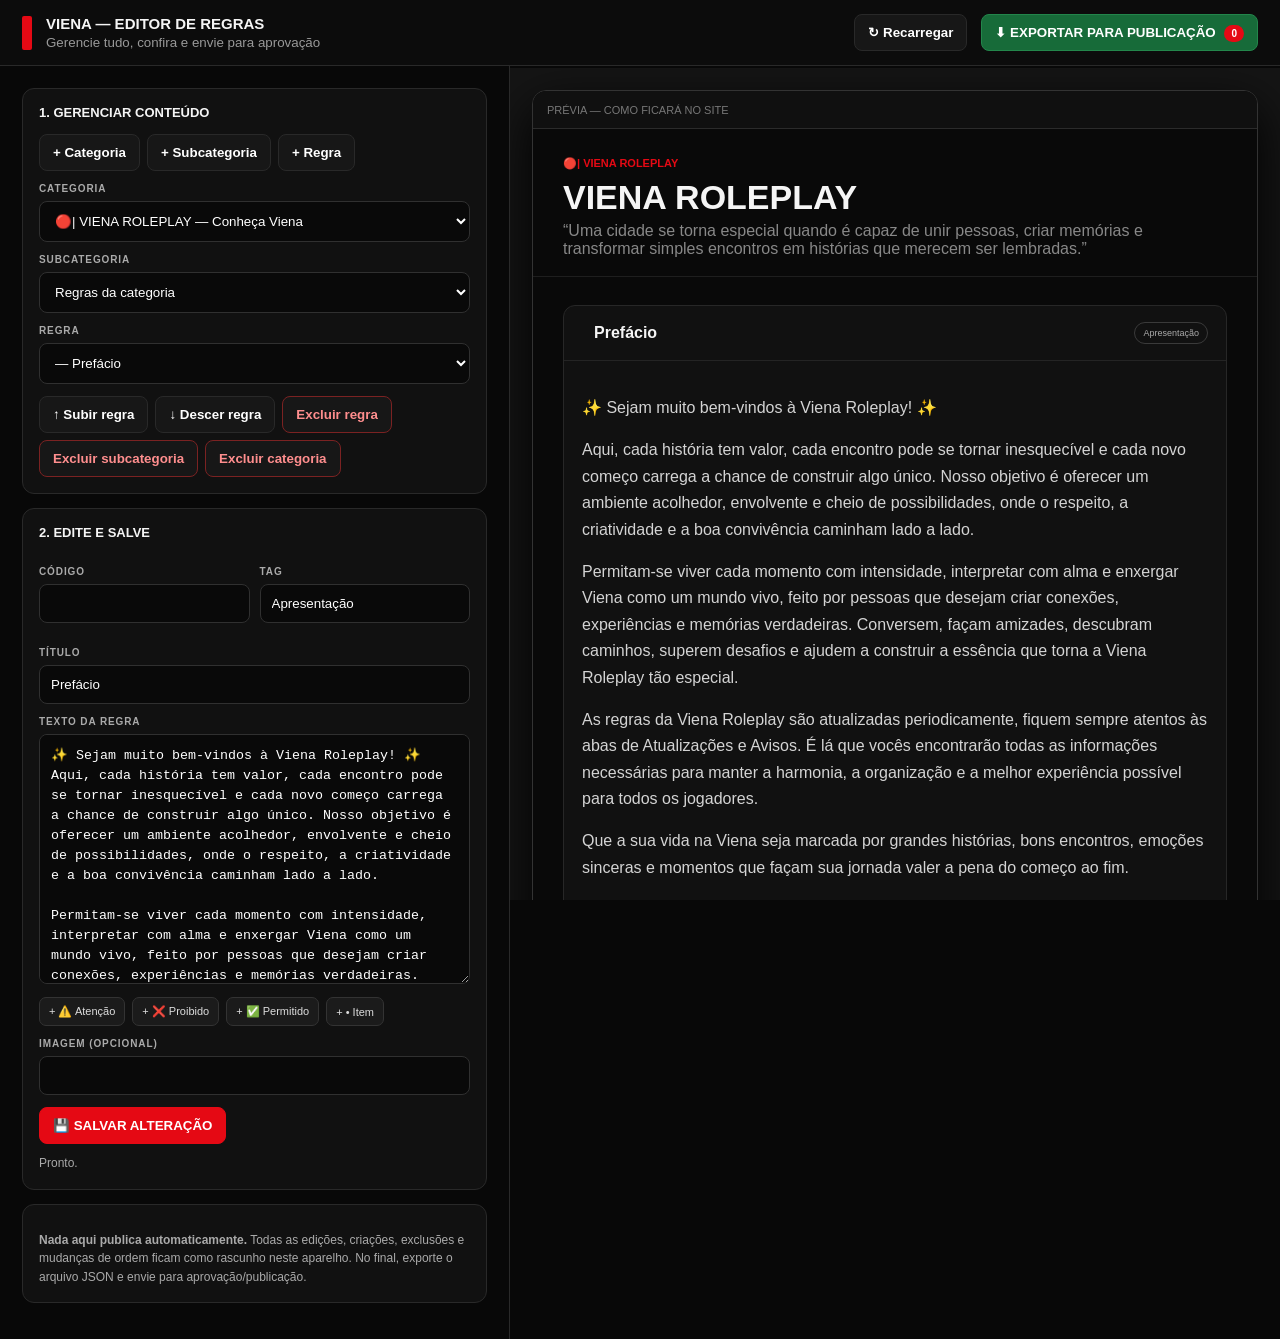
==== commit 3ad4c5d8: "feat: permitir criar excluir e organizar regras no editor" ====
--- a/editor-simples.html
+++ b/editor-simples.html
@@ -1 +1 @@
-<!doctype html><html lang="pt-BR"><head><meta charset="utf-8"><meta name="viewport" content="width=device-width,initial-scale=1"><title>Viena — Editor de Regras</title><style>:root{--bg:#080808;--panel:#111;--line:#292929;--text:#f5f5f5;--muted:#999;--red:#e50914}*{box-sizing:border-box}body{margin:0;background:var(--bg);color:var(--text);font-family:Arial,sans-serif}.top{padding:14px 22px;display:flex;align-items:center;gap:14px;border-bottom:1px solid var(--line);background:#0c0c0c;position:sticky;top:0;z-index:10}.logo{width:10px;height:34px;background:var(--red);border-radius:2px}.top h1{font-size:15px;margin:0}.top small{display:block;color:var(--muted);margin-top:3px}.spacer{flex:1}.btn{display:inline-block;text-decoration:none;border:1px solid var(--line);background:#171717;color:#fff;padding:10px 14px;border-radius:8px;cursor:pointer;font-weight:700}.btn.primary{background:var(--red);border-color:var(--red)}.btn.good{background:#176b39;border-color:#23864b}.wrap{display:grid;grid-template-columns:minmax(360px,480px) 1fr;min-height:calc(100vh - 68px)}.edit{padding:22px;border-right:1px solid var(--line)}.preview{padding:22px;background:#151515;position:sticky;top:68px;height:calc(100vh - 68px);overflow:auto}.card{background:var(--panel);border:1px solid var(--line);border-radius:12px;padding:16px;margin-bottom:14px}.card h2{font-size:13px;margin:0 0 14px}.field{margin:12px 0}.field label{display:block;color:#aaa;font-size:10px;font-weight:800;letter-spacing:.09em;text-transform:uppercase;margin-bottom:7px}.field select,.field input,.field textarea{width:100%;background:#090909;border:1px solid #303030;color:#fff;border-radius:8px;padding:11px;outline:none}.field textarea{min-height:260px;resize:vertical;line-height:1.5}.row{display:grid;grid-template-columns:1fr 1fr;gap:10px}.tools,.actions{display:flex;gap:7px;flex-wrap:wrap;margin-top:9px}.tools button{font-size:11px;padding:7px 9px;background:#1b1b1b;color:#ddd;border:1px solid #333;border-radius:7px;cursor:pointer}.status,.tip{font-size:12px;line-height:1.55;color:#aaa;margin-top:10px}.tip strong{color:#fff}.hidden{display:none}.browser{border:1px solid #333;border-radius:14px;overflow:hidden;background:#090909;box-shadow:0 18px 50px #000}.browserbar{height:38px;background:#101010;border-bottom:1px solid #2b2b2b;padding:0 14px;display:flex;align-items:center;color:#777;font-size:11px}.sitehead{padding:28px 30px 18px;border-bottom:1px solid #1e1e1e}.eyebrow{font-size:11px;color:#e50914;font-weight:900;letter-spacing:.14em}.sitehead h1{font-size:34px;margin:8px 0 5px;text-transform:uppercase}.sitehead p{color:#888;margin:0}.rulecard{margin:28px 30px;background:#111;border:1px solid #272727;border-radius:12px;overflow:hidden}.ruletop{padding:16px 18px;border-bottom:1px solid #242424;display:flex;gap:12px;align-items:center}.code{color:#e50914;font-weight:900;font-size:12px}.tag{margin-left:auto;border:1px solid #3a3a3a;border-radius:999px;padding:5px 8px;font-size:9px;color:#aaa}.rulebody{padding:18px;line-height:1.65;color:#d4d4d4}.rulebody p{margin:0 0 12px}.rulebody ul,.rulebody ol{padding-left:22px}.callout{margin:14px 0;padding:13px 15px;border-left:3px solid #e50914;background:#181818;border-radius:6px}.callout.warning{border-color:#f0ad00}.callout.danger{border-color:#e50914}.callout.success{border-color:#49b96e}.empty{color:#777}.dirty{color:#f0ad00}.saved{color:#49b96e}.count{background:#e50914;color:#fff;border-radius:999px;padding:3px 7px;font-size:10px;margin-left:6px}@media(max-width:900px){.wrap{grid-template-columns:1fr}.edit{border-right:0}.preview{position:relative;top:0;height:auto;min-height:600px}.top{position:relative;flex-wrap:wrap}.row{grid-template-columns:1fr}}</style></head><body><header class="top"><div class="logo"></div><div><h1>VIENA — EDITOR DE REGRAS</h1><small>Edite, confira a prévia e envie o arquivo para publicação</small></div><div class="spacer"></div><button class="btn" id="reload">↻ Recarregar</button><button class="btn good" id="export">⬇ EXPORTAR PARA PUBLICAÇÃO <span class="count" id="count">0</span></button></header><div class="wrap"><section class="edit"><div class="card"><h2>1. ESCOLHA A REGRA</h2><div class="field"><label>Categoria</label><select id="category"></select></div><div class="field"><label>Subcategoria</label><select id="subcategory"></select></div><div class="field"><label>Regra</label><select id="rule"></select></div></div><div class="card" id="editorCard"><h2>2. EDITE E SALVE</h2><div class="row"><div class="field"><label>Código</label><input id="code"></div><div class="field"><label>Tag</label><input id="tag"></div></div><div class="field"><label>Título</label><input id="title"></div><div class="field"><label>Texto da regra</label><textarea id="text"></textarea><div class="tools"><button data-add="\n\n> ⚠️ **ATENÇÃO**\n> ">+ ⚠️ Atenção</button><button data-add="\n\n> ❌ **PROIBIDO**\n> ">+ ❌ Proibido</button><button data-add="\n\n> ✅ **PERMITIDO**\n> ">+ ✅ Permitido</button><button data-add="\n- ">+ • Item</button></div></div><div class="field"><label>Imagem (opcional)</label><input id="image"></div><div class="actions"><button class="btn primary" id="save">💾 SALVAR ALTERAÇÃO</button></div><div class="status" id="status">Nenhuma alteração feita.</div></div><div class="card"><div class="tip"><strong>Como funciona:</strong> “Salvar alteração” guarda o rascunho neste aparelho e atualiza a prévia. Quando terminar tudo, clique em “Exportar para publicação”. Será baixado um arquivo JSON para enviar à administração. Nada é publicado automaticamente.</div></div></section><section class="preview"><div class="browser"><div class="browserbar">PRÉVIA — COMO A REGRA FICARÁ NO SITE</div><div class="sitehead"><div class="eyebrow" id="pCatCode"></div><h1 id="pCat"></h1><p id="pSub"></p></div><article class="rulecard"><div class="ruletop"><span class="code" id="pCode"></span><strong id="pTitle"></strong><span class="tag" id="pTag"></span></div><div class="rulebody" id="pText"></div></article></div></section></div><script>let db={categories:[]},selected=null,changes={};const $=s=>document.querySelector(s),cat=$('#category'),sub=$('#subcategory'),rule=$('#rule'),KEY='viena_editor_rascunho_v2';const esc=s=>String(s??'').replace(/&/g,'&amp;').replace(/</g,'&lt;').replace(/>/g,'&gt;');function inline(s){return esc(s).replace(/\*\*([^*]+)\*\*/g,'<strong>$1</strong>').replace(/\*([^*]+)\*/g,'<em>$1</em>')}function md(v){let lines=String(v||'').split(/\r?\n/),out='',list='';for(let raw of lines){let x=raw.trim();if(!x){if(list){out+=`</${list}>`;list=''}continue}if(x.startsWith('>')){if(list){out+=`</${list}>`;list=''}let q=x.replace(/^>\s?/,'');let type=/❌|PROIBIDO/i.test(q)?'danger':/✅|PERMITIDO/i.test(q)?'success':'warning';q=q.replace(/^(⚠️|⚠|❌|✅)\s*/,'');out+=`<div class="callout ${type}">${inline(q)}</div>`;continue}let m=x.match(/^[-*+]\s+(.+)/);if(m){if(list!=='ul'){if(list)out+=`</${list}>`;out+='<ul>';list='ul'}out+=`<li>${inline(m[1])}</li>`;continue}m=x.match(/^\d+\.\s+(.+)/);if(m){if(list!=='ol'){if(list)out+=`</${list}>`;out+='<ol>';list='ol'}out+=`<li>${inline(m[1])}</li>`;continue}if(list){out+=`</${list}>`;list=''}out+=`<p>${inline(x)}</p>`}if(list)out+=`</${list}>`;return out||'<span class="empty">Sem texto</span>'}function pathKey(){return cat.value+'|'+sub.value+'|'+rule.value}function updateCount(){$('#count').textContent=Object.keys(changes).length}async function load(){db=await fetch('rules.json?v='+Date.now()).then(r=>r.json());try{changes=JSON.parse(localStorage.getItem(KEY)||'{}')}catch{changes={}}cat.innerHTML=db.categories.map((c,i)=>`<option value="${i}">${c.code||''} — ${c.short||c.name}</option>`).join('');fillSubs();updateCount();$('#status').innerHTML=Object.keys(changes).length?'<span class="saved">Rascunho recuperado deste aparelho.</span>':'Regras publicadas carregadas.'}function fillSubs(){let c=db.categories[+cat.value],o=['<option value="direct">Regras da categoria</option>'];(c.subcategories||[]).forEach((s,i)=>o.push(`<option value="${i}">${s.icon||'📂'} ${s.name}</option>`));sub.innerHTML=o.join('');fillRules()}function list(){let c=db.categories[+cat.value];return sub.value==='direct'?(c.rules||[]):((c.subcategories||[])[+sub.value]?.rules||[])}function fillRules(){let a=list();rule.innerHTML=a.length?a.map((r,i)=>`<option value="${i}">${r.code||''} — ${r.title||'Sem título'}</option>`).join(''):'<option>Nenhuma regra</option>';show()}function show(){selected=list()[+rule.value];let draft=changes[pathKey()]?.after||selected;['code','tag','title','text','image'].forEach(k=>$('#'+k).value=draft?.[k]||'');$('#editorCard').classList.toggle('hidden',!selected);renderPreview()}function renderPreview(){let c=db.categories[+cat.value],s=sub.value==='direct'?null:(c.subcategories||[])[+sub.value];$('#pCatCode').textContent=c?.code||'';$('#pCat').textContent=c?.name||c?.short||'';$('#pSub').textContent=s?.name||c?.desc||'';$('#pCode').textContent=$('#code').value;$('#pTitle').textContent=$('#title').value;$('#pTag').textContent=$('#tag').value||'REGRA';$('#pText').innerHTML=md($('#text').value)}function save(){if(!selected)return;let after={...selected};['code','tag','title','text','image'].forEach(k=>after[k]=$('#'+k).value);let c=db.categories[+cat.value],s=sub.value==='direct'?null:(c.subcategories||[])[+sub.value],key=pathKey();changes[key]={location:{categoryIndex:+cat.value,category:c?.name||c?.short,subcategoryIndex:sub.value==='direct'?null:+sub.value,subcategory:s?.name||null,ruleIndex:+rule.value},before:selected,after,editedAt:new Date().toISOString()};localStorage.setItem(KEY,JSON.stringify(changes));updateCount();renderPreview();$('#status').innerHTML='<span class="saved">✓ Alteração salva no rascunho. Pode editar outra regra.</span>'}function exportFile(){if(!Object.keys(changes).length){alert('Nenhuma alteração foi salva ainda.');return}let pack={format:'viena-rules-changes-v1',createdAt:new Date().toISOString(),source:'https://vienarp.github.io/editor-simples.html',changes:Object.values(changes)};let blob=new Blob([JSON.stringify(pack,null,2)],{type:'application/json'}),a=document.createElement('a'),d=new Date(),stamp=d.toISOString().slice(0,10);a.href=URL.createObjectURL(blob);a.download='viena-regras-alteracoes-'+stamp+'.json';document.body.appendChild(a);a.click();a.remove();setTimeout(()=>URL.revokeObjectURL(a.href),1000);$('#status').innerHTML='<span class="saved">✓ Arquivo gerado. Envie o JSON para a administração publicar.</span>'}cat.onchange=fillSubs;sub.onchange=fillRules;rule.onchange=show;$('#save').onclick=save;$('#export').onclick=exportFile;$('#reload').onclick=()=>{if(confirm('Recarregar as regras? Seu rascunho salvo continuará guardado.'))load()};document.querySelectorAll('[data-add]').forEach(b=>b.onclick=()=>{let t=$('#text'),a=t.selectionStart,z=t.selectionEnd;t.value=t.value.slice(0,a)+b.dataset.add+t.value.slice(z);t.selectionStart=t.selectionEnd=a+b.dataset.add.length;t.focus();renderPreview()});['code','tag','title','text','image'].forEach(k=>$('#'+k).addEventListener('input',renderPreview));load().catch(()=>$('#status').textContent='Erro ao carregar as regras.');</script></body></html>+<!doctype html><html lang="pt-BR"><head><meta charset="utf-8"><meta name="viewport" content="width=device-width,initial-scale=1"><title>Viena — Editor de Regras</title><style>:root{--bg:#080808;--panel:#111;--line:#292929;--text:#f5f5f5;--muted:#999;--red:#e50914;--green:#176b39}*{box-sizing:border-box}body{margin:0;background:var(--bg);color:var(--text);font-family:Arial,sans-serif}.top{padding:14px 22px;display:flex;align-items:center;gap:14px;border-bottom:1px solid var(--line);background:#0c0c0c;position:sticky;top:0;z-index:10}.logo{width:10px;height:34px;background:var(--red);border-radius:2px}.top h1{font-size:15px;margin:0}.top small{display:block;color:var(--muted);margin-top:3px}.spacer{flex:1}.btn{border:1px solid var(--line);background:#171717;color:#fff;padding:10px 13px;border-radius:8px;cursor:pointer;font-weight:700}.primary{background:var(--red);border-color:var(--red)}.good{background:var(--green);border-color:#23864b}.danger{border-color:#7b2222;color:#ff8e8e}.wrap{display:grid;grid-template-columns:minmax(390px,510px) 1fr;min-height:calc(100vh - 68px)}.edit{padding:22px;border-right:1px solid var(--line)}.preview{padding:22px;background:#151515;position:sticky;top:68px;height:calc(100vh - 68px);overflow:auto}.card{background:var(--panel);border:1px solid var(--line);border-radius:12px;padding:16px;margin-bottom:14px}.card h2{font-size:13px;margin:0 0 14px}.field{margin:12px 0}.field label{display:block;color:#aaa;font-size:10px;font-weight:800;letter-spacing:.09em;text-transform:uppercase;margin-bottom:7px}.field select,.field input,.field textarea{width:100%;background:#090909;border:1px solid #303030;color:#fff;border-radius:8px;padding:11px}.field textarea{min-height:250px;resize:vertical;line-height:1.5}.row{display:grid;grid-template-columns:1fr 1fr;gap:10px}.tools,.actions,.manage{display:flex;gap:7px;flex-wrap:wrap;margin-top:9px}.tools button{font-size:11px;padding:7px 9px;background:#1b1b1b;color:#ddd;border:1px solid #333;border-radius:7px;cursor:pointer}.status,.tip{font-size:12px;line-height:1.55;color:#aaa;margin-top:10px}.saved{color:#49b96e}.count{background:var(--red);color:#fff;border-radius:999px;padding:3px 7px;font-size:10px;margin-left:5px}.browser{border:1px solid #333;border-radius:14px;overflow:hidden;background:#090909;box-shadow:0 18px 50px #000}.browserbar{height:38px;background:#101010;border-bottom:1px solid #2b2b2b;padding:0 14px;display:flex;align-items:center;color:#777;font-size:11px}.sitehead{padding:28px 30px 18px;border-bottom:1px solid #1e1e1e}.eyebrow{font-size:11px;color:var(--red);font-weight:900}.sitehead h1{font-size:34px;margin:8px 0 5px;text-transform:uppercase}.sitehead p{color:#888;margin:0}.rulecard{margin:28px 30px;background:#111;border:1px solid #272727;border-radius:12px;overflow:hidden}.ruletop{padding:16px 18px;border-bottom:1px solid #242424;display:flex;gap:12px;align-items:center}.code{color:var(--red);font-weight:900;font-size:12px}.tag{margin-left:auto;border:1px solid #3a3a3a;border-radius:999px;padding:5px 8px;font-size:9px;color:#aaa}.rulebody{padding:18px;line-height:1.65;color:#d4d4d4}.callout{margin:14px 0;padding:13px 15px;border-left:3px solid #e50914;background:#181818;border-radius:6px}.callout.warning{border-color:#f0ad00}.callout.success{border-color:#49b96e}.hidden{display:none}@media(max-width:900px){.wrap{grid-template-columns:1fr}.preview{position:relative;top:0;height:auto}.top{position:relative;flex-wrap:wrap}.row{grid-template-columns:1fr}}</style></head><body><header class="top"><div class="logo"></div><div><h1>VIENA — EDITOR DE REGRAS</h1><small>Gerencie tudo, confira e envie para aprovação</small></div><div class="spacer"></div><button class="btn" id="reload">↻ Recarregar</button><button class="btn good" id="export">⬇ EXPORTAR PARA PUBLICAÇÃO <span class="count" id="count">0</span></button></header><div class="wrap"><section class="edit"><div class="card"><h2>1. GERENCIAR CONTEÚDO</h2><div class="manage"><button class="btn" id="newCat">+ Categoria</button><button class="btn" id="newSub">+ Subcategoria</button><button class="btn" id="newRule">+ Regra</button></div><div class="field"><label>Categoria</label><select id="category"></select></div><div class="field"><label>Subcategoria</label><select id="subcategory"></select></div><div class="field"><label>Regra</label><select id="rule"></select></div><div class="manage"><button class="btn" id="up">↑ Subir regra</button><button class="btn" id="down">↓ Descer regra</button><button class="btn danger" id="delRule">Excluir regra</button><button class="btn danger" id="delSub">Excluir subcategoria</button><button class="btn danger" id="delCat">Excluir categoria</button></div></div><div class="card" id="editorCard"><h2>2. EDITE E SALVE</h2><div class="row"><div class="field"><label>Código</label><input id="code"></div><div class="field"><label>Tag</label><input id="tag"></div></div><div class="field"><label>Título</label><input id="title"></div><div class="field"><label>Texto da regra</label><textarea id="text"></textarea><div class="tools"><button data-add="\n\n> ⚠️ **ATENÇÃO**\n> ">+ ⚠️ Atenção</button><button data-add="\n\n> ❌ **PROIBIDO**\n> ">+ ❌ Proibido</button><button data-add="\n\n> ✅ **PERMITIDO**\n> ">+ ✅ Permitido</button><button data-add="\n- ">+ • Item</button></div></div><div class="field"><label>Imagem (opcional)</label><input id="image"></div><button class="btn primary" id="save">💾 SALVAR ALTERAÇÃO</button><div class="status" id="status">Pronto.</div></div><div class="card"><div class="tip"><strong>Nada aqui publica automaticamente.</strong> Todas as edições, criações, exclusões e mudanças de ordem ficam como rascunho neste aparelho. No final, exporte o arquivo JSON e envie para aprovação/publicação.</div></div></section><section class="preview"><div class="browser"><div class="browserbar">PRÉVIA — COMO FICARÁ NO SITE</div><div class="sitehead"><div class="eyebrow" id="pCatCode"></div><h1 id="pCat"></h1><p id="pSub"></p></div><article class="rulecard"><div class="ruletop"><span class="code" id="pCode"></span><strong id="pTitle"></strong><span class="tag" id="pTag"></span></div><div class="rulebody" id="pText"></div></article></div></section></div><script>let original=null,db=null;const $=s=>document.querySelector(s),cat=$('#category'),sub=$('#subcategory'),rule=$('#rule'),KEY='viena_editor_full_v3';const clone=x=>JSON.parse(JSON.stringify(x));const esc=s=>String(s??'').replace(/&/g,'&amp;').replace(/</g,'&lt;').replace(/>/g,'&gt;');function md(v){return String(v||'').split(/\n/).map(x=>{let t=x.trim();if(!t)return'';if(t.startsWith('>')){let q=t.slice(1).trim(),c=/❌|PROIBIDO/i.test(q)?'':/✅|PERMITIDO/i.test(q)?' success':' warning';return`<div class="callout${c}">${esc(q).replace(/\*\*([^*]+)\*\*/g,'<strong>$1</strong>')}</div>`}if(/^[-*+] /.test(t))return`<p>• ${esc(t.slice(2))}</p>`;return`<p>${esc(t).replace(/\*\*([^*]+)\*\*/g,'<strong>$1</strong>')}</p>`}).join('')}function touch(msg){localStorage.setItem(KEY,JSON.stringify(db));$('#count').textContent='1';$('#status').innerHTML='<span class="saved">✓ '+msg+'</span>'}async function load(){original=await fetch('rules.json?v='+Date.now()).then(r=>r.json());try{db=JSON.parse(localStorage.getItem(KEY))||clone(original)}catch{db=clone(original)};refresh();if(localStorage.getItem(KEY)){$('#count').textContent='1';$('#status').innerHTML='<span class="saved">Rascunho recuperado.</span>'}}function refresh(ci=0,si='direct',ri=0){cat.innerHTML=db.categories.map((c,i)=>`<option value="${i}">${c.code||''} — ${c.short||c.name||'Categoria'}</option>`).join('');cat.value=Math.min(ci,db.categories.length-1);fillSubs(si,ri)}function fillSubs(si='direct',ri=0){let c=db.categories[+cat.value],o=['<option value="direct">Regras da categoria</option>'];(c?.subcategories||[]).forEach((s,i)=>o.push(`<option value="${i}">${s.icon||'📂'} ${s.name||'Subcategoria'}</option>`));sub.innerHTML=o.join('');sub.value=si==='direct'?'direct':Math.min(+si,(c?.subcategories||[]).length-1);fillRules(ri)}function arr(){let c=db.categories[+cat.value];return sub.value==='direct'?(c.rules||(c.rules=[])):((c.subcategories||[])[+sub.value]?.rules||[])}function fillRules(ri=0){let a=arr();rule.innerHTML=a.length?a.map((r,i)=>`<option value="${i}">${r.code||''} — ${r.title||'Sem título'}</option>`).join(''):'<option value="">Nenhuma regra</option>';if(a.length)rule.value=Math.min(ri,a.length-1);show()}function show(){let r=arr()[+rule.value];$('#editorCard').classList.toggle('hidden',!r);['code','tag','title','text','image'].forEach(k=>$('#'+k).value=r?.[k]||'');preview()}function preview(){let c=db.categories[+cat.value],s=sub.value==='direct'?null:(c?.subcategories||[])[+sub.value];$('#pCatCode').textContent=c?.code||'';$('#pCat').textContent=c?.name||c?.short||'';$('#pSub').textContent=s?.name||c?.desc||'';$('#pCode').textContent=$('#code').value;$('#pTitle').textContent=$('#title').value;$('#pTag').textContent=$('#tag').value||'REGRA';$('#pText').innerHTML=md($('#text').value)}function save(){let r=arr()[+rule.value];if(!r)return;['code','tag','title','text','image'].forEach(k=>r[k]=$('#'+k).value);touch('Alteração salva no rascunho.');fillRules(+rule.value)}$('#newCat').onclick=()=>{let name=prompt('Nome da nova categoria:');if(!name)return;let code=prompt('Código da categoria (ex: 09):')||'';db.categories.push({code,name,short:name,desc:'',rules:[],subcategories:[]});touch('Categoria criada.');refresh(db.categories.length-1)};$('#newSub').onclick=()=>{let c=db.categories[+cat.value],name=prompt('Nome da nova subcategoria:');if(!name)return;c.subcategories=c.subcategories||[];c.subcategories.push({name,icon:'📂',rules:[]});touch('Subcategoria criada.');fillSubs(c.subcategories.length-1)};$('#newRule').onclick=()=>{let a=arr(),title=prompt('Título da nova regra:');if(!title)return;a.push({code:'',tag:'REGRA',title,text:'',image:''});touch('Regra criada.');fillRules(a.length-1)};$('#delRule').onclick=()=>{let a=arr(),i=+rule.value;if(!a[i]||!confirm('Excluir esta regra do rascunho?'))return;a.splice(i,1);touch('Regra marcada para exclusão.');fillRules(Math.max(0,i-1))};$('#delSub').onclick=()=>{if(sub.value==='direct'){alert('Selecione uma subcategoria.');return}let c=db.categories[+cat.value],i=+sub.value;if(!confirm('Excluir esta subcategoria e TODAS as regras dela?'))return;c.subcategories.splice(i,1);touch('Subcategoria marcada para exclusão.');fillSubs()};$('#delCat').onclick=()=>{let i=+cat.value;if(!confirm('Excluir esta categoria, subcategorias e regras do rascunho?'))return;db.categories.splice(i,1);touch('Categoria marcada para exclusão.');refresh(Math.max(0,i-1))};$('#up').onclick=()=>{let a=arr(),i=+rule.value;if(i<=0)return;[a[i-1],a[i]]=[a[i],a[i-1]];touch('Ordem alterada.');fillRules(i-1)};$('#down').onclick=()=>{let a=arr(),i=+rule.value;if(i<0||i>=a.length-1)return;[a[i+1],a[i]]=[a[i],a[i+1]];touch('Ordem alterada.');fillRules(i+1)};$('#save').onclick=save;cat.onchange=()=>fillSubs();sub.onchange=()=>fillRules();rule.onchange=show;['code','tag','title','text','image'].forEach(k=>$('#'+k).addEventListener('input',preview));document.querySelectorAll('[data-add]').forEach(b=>b.onclick=()=>{let t=$('#text'),a=t.selectionStart,z=t.selectionEnd;t.value=t.value.slice(0,a)+b.dataset.add+t.value.slice(z);t.focus();preview()});$('#reload').onclick=()=>{if(confirm('Apagar TODO o rascunho e voltar ao que está publicado no site?')){localStorage.removeItem(KEY);location.reload()}};$('#export').onclick=()=>{if(!localStorage.getItem(KEY)){alert('Nenhuma alteração salva.');return}let pack={format:'viena-rules-full-draft-v1',createdAt:new Date().toISOString(),instructions:'Revisar antes de substituir rules.json',rules:db};let blob=new Blob([JSON.stringify(pack,null,2)],{type:'application/json'}),a=document.createElement('a');a.href=URL.createObjectURL(blob);a.download='viena-regras-para-publicacao-'+new Date().toISOString().slice(0,10)+'.json';a.click();setTimeout(()=>URL.revokeObjectURL(a.href),1000)};load().catch(e=>$('#status').textContent='Erro ao carregar regras: '+e.message);</script></body></html>
